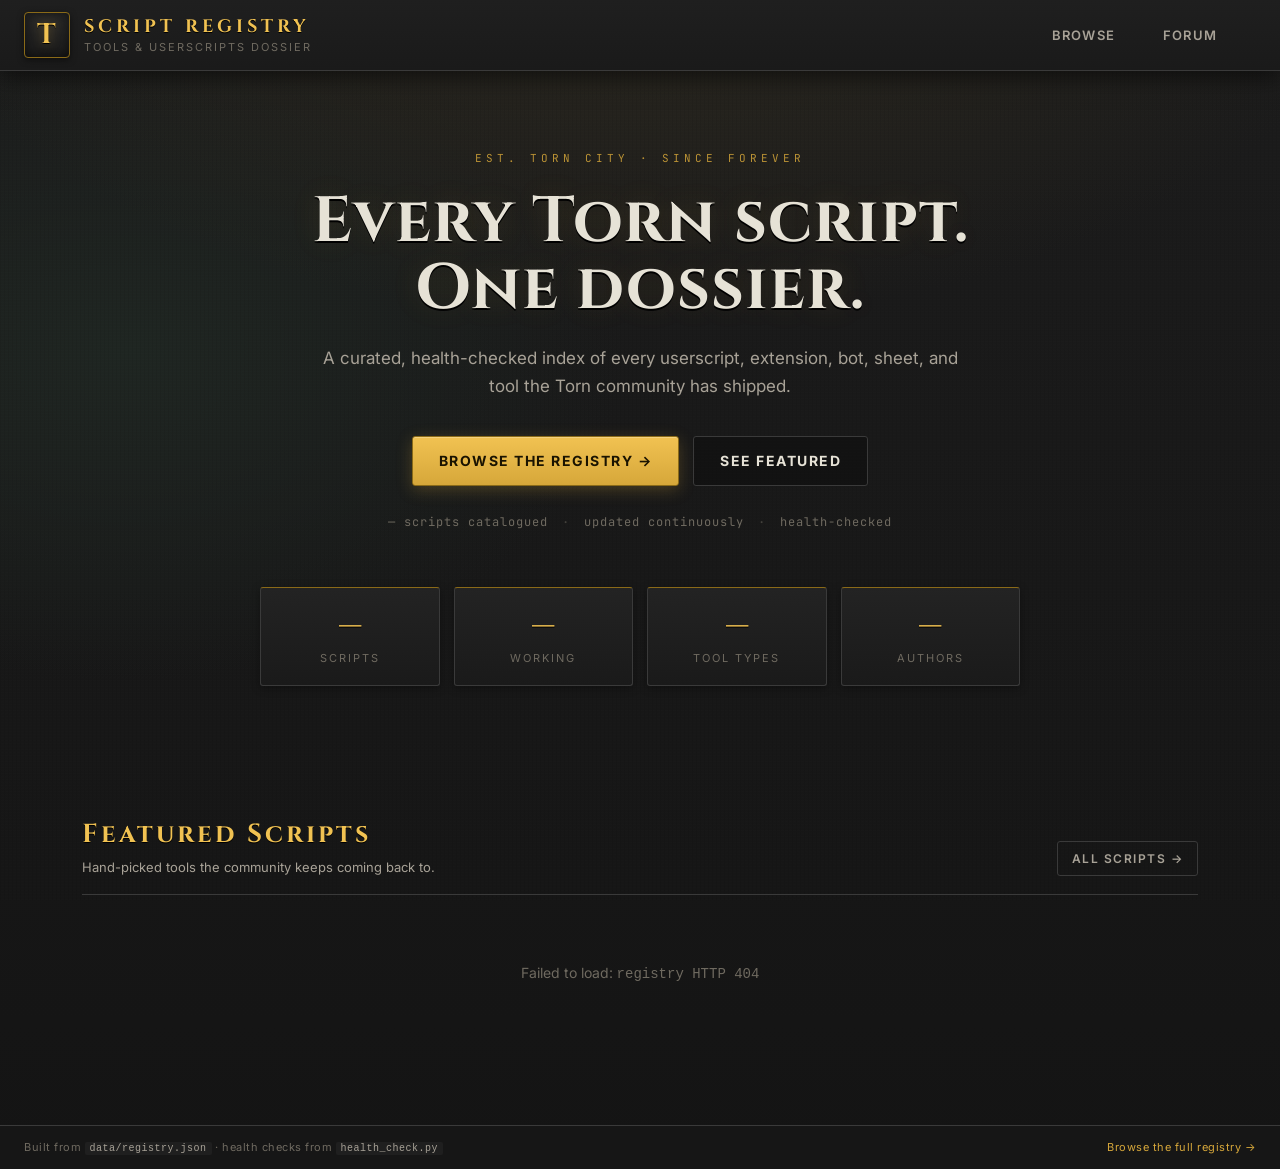
==== web/index.html @ bc5166c3 "Initial commit: Torn Script Registry (public site + server)" ====
<!DOCTYPE html>
<html lang="en">
<head>
  <meta charset="UTF-8" />
  <meta name="viewport" content="width=device-width, initial-scale=1.0" />
  <title>Torn Script Registry</title>
  <link rel="preconnect" href="https://fonts.googleapis.com">
  <link rel="preconnect" href="https://fonts.gstatic.com" crossorigin>
  <link href="https://fonts.googleapis.com/css2?family=Cinzel:wght@500;700;900&family=Inter:wght@400;500;600;700&family=JetBrains+Mono:wght@400;600&display=swap" rel="stylesheet">
  <link rel="stylesheet" href="styles.css" />
</head>
<body class="landing">
  <div class="grunge"></div>

  <header class="topbar landing-topbar">
    <div class="brand">
      <span class="brand-mark">T</span>
      <div class="brand-text">
        <h1>SCRIPT&nbsp;REGISTRY</h1>
        <span class="brand-sub">Tools &amp; Userscripts Dossier</span>
      </div>
    </div>
    <nav class="landing-nav">
      <a href="browse.html" class="lnav-link">Browse</a>
      <a href="https://www.torn.com/forums.php#/p=forums&f=67" target="_blank" rel="noopener" class="lnav-link">Forum</a>
    </nav>
  </header>

  <!-- ===================== HERO ===================== -->
  <section class="hero">
    <div class="hero-inner">
      <div class="hero-eyebrow">EST. TORN CITY · SINCE FOREVER</div>
      <h2 class="hero-headline" id="heroHeadline">Every Torn script.<br/>One dossier.</h2>
      <p class="hero-tagline" id="heroTagline">
        A curated, health-checked index of every userscript, extension, bot, sheet, and tool
        the Torn community has shipped.
      </p>
      <div class="hero-cta">
        <a class="hero-btn primary" href="browse.html">Browse the registry →</a>
        <a class="hero-btn ghost" href="#featured">See featured</a>
      </div>
      <div class="hero-substats">
        <span id="heroSubCount">— scripts catalogued</span>
        <span class="hero-sep">·</span>
        <span>updated continuously</span>
        <span class="hero-sep">·</span>
        <span>health-checked</span>
      </div>
    </div>

    <!-- compact at-a-glance numbers -->
    <div class="hero-stats">
      <div class="hstat">
        <span class="hstat-v" id="statTotal">—</span>
        <span class="hstat-k">scripts</span>
      </div>
      <div class="hstat">
        <span class="hstat-v" id="statWorking">—</span>
        <span class="hstat-k">working</span>
      </div>
      <div class="hstat">
        <span class="hstat-v" id="statTools">—</span>
        <span class="hstat-k">tool types</span>
      </div>
      <div class="hstat">
        <span class="hstat-v" id="statAuthors">—</span>
        <span class="hstat-k">authors</span>
      </div>
    </div>
  </section>

  <!-- ===================== FEATURED ===================== -->
  <section class="featured-section" id="featuredSection">
    <header class="featured-head" id="featured">
      <div>
        <h2 class="section-title">Featured Scripts</h2>
        <p class="section-sub">Hand-picked tools the community keeps coming back to.</p>
      </div>
      <a href="browse.html" class="featured-allbtn">All scripts →</a>
    </header>
    <div class="featured-grid" id="featuredGrid">
      <div class="loading">Loading featured…</div>
    </div>
  </section>

  <footer class="footer landing-footer">
    <span>Built from <code>data/registry.json</code> · health checks from <code>health_check.py</code></span>
    <span class="footer-right"><a href="browse.html">Browse the full registry →</a></span>
  </footer>

  <script src="landing.js"></script>
</body>
</html>
---- web/styles.css ----
/* ============================================================
   Torn Script Registry — original visual language, Torn-themed.
   Palette: charcoal panels, antique gold accents, Torn-bar greens.
   ============================================================ */

:root {
  --bg-0: #1a1a1a;
  --bg-1: #232323;
  --bg-2: #2b2b2b;
  --bg-3: #333333;
  --line: #3a3a3a;
  --line-soft: #2f2f2f;

  --ink: #e6e2d6;
  --ink-mute: #a8a297;
  --ink-faint: #6f6a60;

  --gold: #d6a73a;
  --gold-hot: #f1c252;
  --gold-deep: #8a6a18;

  --ok: #7fbe2c;       /* Torn energy green */
  --ok-deep: #4a7d12;
  --stale: #e2a824;
  --stale-deep: #8a6510;
  --broken: #d24a3c;
  --broken-deep: #7d1d15;
  --unknown: #6e6e6e;

  --shadow: 0 6px 22px rgba(0,0,0,0.55);
  --shadow-soft: 0 2px 8px rgba(0,0,0,0.35);

  --font-sans: "Inter", system-ui, -apple-system, "Segoe UI", sans-serif;
  --font-display: "Cinzel", "Trajan Pro", Georgia, serif;
  --font-mono: "JetBrains Mono", Consolas, monospace;
}

* { box-sizing: border-box; }
html, body { margin: 0; padding: 0; }

body {
  font-family: var(--font-sans);
  color: var(--ink);
  background:
    radial-gradient(1200px 700px at 20% -10%, #2c2c2c 0%, transparent 60%),
    radial-gradient(900px 600px at 110% 10%, #262626 0%, transparent 60%),
    linear-gradient(180deg, #1d1d1d 0%, #161616 100%);
  min-height: 100vh;
  font-size: 14px;
  line-height: 1.45;
}

/* Subtle grit overlay */
.grunge {
  position: fixed; inset: 0;
  pointer-events: none;
  z-index: 0;
  background-image:
    repeating-linear-gradient(0deg, rgba(255,255,255,0.012) 0 1px, transparent 1px 3px),
    repeating-linear-gradient(90deg, rgba(0,0,0,0.10) 0 1px, transparent 1px 4px);
  mix-blend-mode: overlay;
  opacity: 0.6;
}

/* ============================================================
   TOP BAR
   ============================================================ */
.topbar {
  position: sticky; top: 0; z-index: 10;
  display: grid;
  grid-template-columns: 320px 1fr auto;
  align-items: center;
  gap: 24px;
  padding: 12px 24px;
  background: linear-gradient(180deg, #1f1f1f 0%, #1a1a1a 100%);
  border-bottom: 1px solid var(--line);
  box-shadow: var(--shadow);
}

.brand { display: flex; align-items: center; gap: 14px; }
.brand-mark {
  width: 46px; height: 46px;
  display: grid; place-items: center;
  background: linear-gradient(180deg, #2a2a2a 0%, #1a1a1a 100%);
  border: 1px solid var(--gold-deep);
  color: var(--gold-hot);
  font-family: var(--font-display);
  font-size: 28px;
  font-weight: 700;
  letter-spacing: 1px;
  border-radius: 4px;
  text-shadow: 0 1px 0 #000, 0 0 12px rgba(214,167,58,0.35);
  box-shadow: inset 0 0 12px rgba(0,0,0,0.6), 0 2px 6px rgba(0,0,0,0.5);
}
.brand-text h1 {
  margin: 0;
  font-family: var(--font-display);
  font-size: 18px;
  letter-spacing: 4px;
  color: var(--gold-hot);
  text-shadow: 0 1px 0 #000;
}
.brand-sub {
  display: block;
  font-size: 11px;
  letter-spacing: 2px;
  text-transform: uppercase;
  color: var(--ink-faint);
}

.topbar-search {
  position: relative;
}
.topbar-search input {
  width: 100%;
  padding: 11px 60px 11px 14px;
  background: #141414;
  border: 1px solid var(--line);
  border-radius: 3px;
  color: var(--ink);
  font: 500 14px var(--font-sans);
  outline: none;
  transition: border-color 0.15s, box-shadow 0.15s;
}
.topbar-search input:focus {
  border-color: var(--gold);
  box-shadow: 0 0 0 3px rgba(214,167,58,0.12);
}
.topbar-search input::placeholder { color: var(--ink-faint); }
.topbar-hint {
  position: absolute; right: 10px; top: 50%; transform: translateY(-50%);
  font-family: var(--font-mono); font-size: 11px; color: var(--ink-faint);
  background: #1f1f1f; padding: 2px 6px; border: 1px solid var(--line); border-radius: 3px;
}

.topbar-stats { display: flex; gap: 10px; }
.rollup {
  display: flex; align-items: center; gap: 8px;
  padding: 8px 12px;
  background: #1a1a1a;
  border: 1px solid var(--line);
  border-radius: 3px;
  min-width: 88px;
}
.rollup i {
  width: 8px; height: 8px; border-radius: 50%;
  box-shadow: 0 0 8px currentColor;
}
.rollup b { font-size: 16px; font-weight: 700; color: var(--ink); font-variant-numeric: tabular-nums; }
.rollup em { font-style: normal; font-size: 10px; letter-spacing: 1.5px; text-transform: uppercase; color: var(--ink-mute); }
.rollup.ok i      { background: var(--ok);      color: var(--ok); }
.rollup.stale i   { background: var(--stale);   color: var(--stale); }
.rollup.broken i  { background: var(--broken);  color: var(--broken); }
.rollup.unknown i { background: var(--unknown); color: var(--unknown); }

/* ============================================================
   LAYOUT
   ============================================================ */
.layout {
  position: relative; z-index: 1;
  display: grid;
  grid-template-columns: 280px 1fr;
  gap: 20px;
  padding: 20px;
  max-width: 1700px;
  margin: 0 auto;
}

.sidebar { display: flex; flex-direction: column; gap: 14px; position: sticky; top: 80px; align-self: start; max-height: calc(100vh - 100px); overflow-y: auto; padding-right: 4px; }
.sidebar::-webkit-scrollbar { width: 6px; }
.sidebar::-webkit-scrollbar-thumb { background: var(--line); border-radius: 3px; }

.panel {
  background: linear-gradient(180deg, #232323 0%, #1d1d1d 100%);
  border: 1px solid var(--line);
  border-radius: 4px;
  overflow: hidden;
  box-shadow: var(--shadow-soft);
}
.panel-h {
  padding: 8px 12px;
  background: linear-gradient(180deg, #2d2d2d 0%, #232323 100%);
  border-bottom: 1px solid var(--line);
  font-family: var(--font-display);
  font-size: 11px;
  letter-spacing: 3px;
  text-transform: uppercase;
  color: var(--gold);
  text-shadow: 0 1px 0 #000;
}
.panel-b { padding: 10px 12px; }

/* Chips */
.chips { display: flex; flex-wrap: wrap; gap: 5px; }
.chip {
  display: inline-flex; align-items: center; gap: 6px;
  padding: 5px 10px;
  background: #1c1c1c;
  border: 1px solid var(--line);
  border-radius: 999px;
  font-size: 12px;
  color: var(--ink-mute);
  cursor: pointer;
  transition: all 0.12s;
  user-select: none;
}
.chip:hover { color: var(--ink); border-color: var(--ink-faint); }
.chip.active {
  background: linear-gradient(180deg, #3a2e0e 0%, #2a2106 100%);
  border-color: var(--gold);
  color: var(--gold-hot);
  text-shadow: 0 1px 0 #000;
}
.chip .cnt {
  font-family: var(--font-mono);
  font-size: 10px;
  color: var(--ink-faint);
  background: #111;
  padding: 1px 5px;
  border-radius: 999px;
}
.chip.active .cnt { color: var(--gold); background: #1c1408; }

/* Status rows (vertical, like Torn stat bars) */
.statusrow {
  display: flex; align-items: center; gap: 10px;
  padding: 6px 4px;
  cursor: pointer;
  border-radius: 3px;
  transition: background 0.12s;
}
.statusrow:hover { background: #1c1c1c; }
.statusrow.active { background: #1c1408; }
.statusrow .sw { width: 10px; height: 10px; border-radius: 2px; flex-shrink: 0; }
.statusrow .lbl { flex: 1; font-size: 12px; letter-spacing: 1px; text-transform: uppercase; color: var(--ink-mute); }
.statusrow.active .lbl { color: var(--gold-hot); }
.statusrow .cnt { font-family: var(--font-mono); font-size: 11px; color: var(--ink-faint); }

select, .btn-flat {
  width: 100%;
  background: #161616;
  color: var(--ink);
  border: 1px solid var(--line);
  border-radius: 3px;
  padding: 8px 10px;
  font: 500 13px var(--font-sans);
  cursor: pointer;
  transition: border-color 0.12s;
}
select:hover, .btn-flat:hover { border-color: var(--gold-deep); }
.btn-flat {
  text-transform: uppercase;
  letter-spacing: 2px;
  font-size: 11px;
  color: var(--ink-mute);
}
.btn-flat:hover { color: var(--gold-hot); }

/* ============================================================
   MAIN — grid of dossier cards
   ============================================================ */
.main { display: flex; flex-direction: column; gap: 14px; min-width: 0; }

.resultsbar {
  display: flex; align-items: baseline; justify-content: space-between;
  padding: 8px 4px;
  border-bottom: 1px solid var(--line-soft);
}
.result-count {
  font-family: var(--font-display);
  font-size: 16px;
  letter-spacing: 2px;
  color: var(--gold);
  text-transform: uppercase;
}
.result-meta { font-size: 11px; color: var(--ink-faint); letter-spacing: 1px; text-transform: uppercase; }

.grid {
  display: grid;
  grid-template-columns: repeat(auto-fill, minmax(380px, 1fr));
  gap: 14px;
}
.loading { padding: 40px; text-align: center; color: var(--ink-faint); grid-column: 1 / -1; }

/* CARD */
.card {
  position: relative;
  background: linear-gradient(180deg, #262626 0%, #1d1d1d 100%);
  border: 1px solid var(--line);
  border-radius: 4px;
  padding: 0;
  display: flex; flex-direction: column;
  overflow: hidden;
  transition: transform 0.15s, border-color 0.15s, box-shadow 0.15s;
  box-shadow: var(--shadow-soft);
}
.card:hover {
  transform: translateY(-2px);
  border-color: var(--gold-deep);
  box-shadow: 0 8px 24px rgba(0,0,0,0.55), 0 0 0 1px rgba(214,167,58,0.15);
}

/* Left status rail (mimics Torn bar) */
.card::before {
  content: "";
  position: absolute; left: 0; top: 0; bottom: 0;
  width: 3px;
  background: var(--unknown);
  box-shadow: 0 0 8px currentColor;
}
.card.s-ok::before         { background: var(--ok); }
.card.s-stale::before      { background: var(--stale); }
.card.s-broken::before     { background: var(--broken); }
.card.s-unknown::before    { background: var(--unknown); }
.card.s-url-likely::before { background: #c08a2a; }
.card.s-no-url::before     { background: var(--unknown); opacity: 0.4; }

.card-head {
  display: flex; align-items: flex-start; justify-content: space-between; gap: 10px;
  padding: 12px 14px 8px 16px;
  border-bottom: 1px solid var(--line-soft);
}
.card-title {
  font-family: var(--font-sans);
  font-size: 14px;
  font-weight: 600;
  color: var(--ink);
  letter-spacing: 0.2px;
  line-height: 1.35;
  margin: 0;
  flex: 1;
}
.card-title a { color: inherit; text-decoration: none; }
.card-title a:hover { color: var(--gold-hot); }

.badge {
  flex-shrink: 0;
  font-family: var(--font-mono);
  font-size: 9.5px;
  font-weight: 600;
  text-transform: uppercase;
  letter-spacing: 1.5px;
  padding: 4px 7px;
  border-radius: 2px;
  border: 1px solid currentColor;
  background: rgba(0,0,0,0.4);
}
.badge.ok         { color: var(--ok); }
.badge.stale      { color: var(--stale); }
.badge.broken     { color: var(--broken); }
.badge.unknown    { color: var(--unknown); }
.badge.url-likely { color: #c08a2a; }
.badge.no-url     { color: var(--unknown); opacity: 0.6; }

.card-meta {
  display: flex; flex-wrap: wrap; gap: 4px 12px;
  padding: 6px 14px 8px 16px;
  font-size: 11px;
  color: var(--ink-mute);
  border-bottom: 1px solid var(--line-soft);
}
.card-meta b { color: var(--ink); font-weight: 600; }
.card-meta .sep { color: var(--ink-faint); }
.author-link { color: var(--ink); text-decoration: none; border-bottom: 1px dotted var(--ink-faint); }
.author-link:hover { color: var(--gold-hot); border-bottom-color: var(--gold-hot); }

.card-tags { display: flex; flex-wrap: wrap; gap: 4px; padding: 8px 14px 8px 16px; }
.tag {
  display: inline-block;
  padding: 2px 7px;
  background: #1a1a1a;
  border: 1px solid var(--line);
  border-radius: 2px;
  font-size: 10px;
  font-weight: 600;
  text-transform: uppercase;
  letter-spacing: 1.2px;
  color: var(--ink-mute);
}
.tag.primary { color: var(--gold-hot); border-color: var(--gold-deep); background: #2a200a; }

/* Stat strip (Torn-style horizontal mini-bars) */
.stats {
  display: grid;
  grid-template-columns: repeat(3, 1fr);
  gap: 1px;
  background: var(--line-soft);
  border-top: 1px solid var(--line-soft);
}
.stat {
  background: #1a1a1a;
  padding: 8px 12px 7px 12px;
}
.stat .k { display: block; font-size: 9px; letter-spacing: 1.5px; text-transform: uppercase; color: var(--ink-faint); }
.stat .v { display: block; font-family: var(--font-mono); font-size: 13px; font-weight: 600; color: var(--ink); margin-top: 2px; }
.stat .v.dim { color: var(--ink-mute); }

/* Bar (rating / installs visual) */
.bar {
  position: relative;
  height: 4px;
  background: #111;
  border-radius: 2px;
  margin-top: 6px;
  overflow: hidden;
}
.bar > span {
  position: absolute; left: 0; top: 0; bottom: 0;
  background: linear-gradient(90deg, var(--ok-deep) 0%, var(--ok) 100%);
  box-shadow: 0 0 6px var(--ok);
}

/* Card actions */
.card-actions {
  display: flex; gap: 1px;
  background: var(--line-soft);
  border-top: 1px solid var(--line-soft);
  margin-top: auto;
}
.act {
  flex: 1;
  display: flex; align-items: center; justify-content: center; gap: 6px;
  padding: 9px 6px;
  background: linear-gradient(180deg, #242424 0%, #1c1c1c 100%);
  color: var(--ink-mute);
  text-decoration: none;
  font-size: 11px;
  font-weight: 600;
  letter-spacing: 1.5px;
  text-transform: uppercase;
  transition: all 0.12s;
  border: none;
  cursor: pointer;
  font-family: var(--font-sans);
}
.act:hover { background: #2a2a2a; color: var(--gold-hot); }
.act.primary { color: var(--gold); }
.act.primary:hover { background: linear-gradient(180deg, #3a2e0e 0%, #2a2106 100%); color: var(--gold-hot); }
.act:disabled, .act.disabled { color: var(--ink-faint); cursor: not-allowed; }

/* Detail drawer (expand) */
.card.open .card-detail { display: block; }
.card-detail {
  display: none;
  padding: 10px 14px 12px 16px;
  border-top: 1px solid var(--line-soft);
  background: #181818;
  font-size: 12px;
  color: var(--ink-mute);
}
.card-detail dl { display: grid; grid-template-columns: 110px 1fr; gap: 4px 10px; margin: 0; }
.card-detail dt { color: var(--ink-faint); font-size: 10px; text-transform: uppercase; letter-spacing: 1.2px; align-self: center; }
.card-detail dd { margin: 0; color: var(--ink); font-family: var(--font-mono); font-size: 11px; word-break: break-all; }
.card-detail dd a { color: var(--gold-hot); text-decoration: none; }
.card-detail dd a:hover { text-decoration: underline; }

/* Pager */
.pager {
  display: flex; justify-content: center; align-items: center; gap: 8px;
  padding: 14px;
  font-family: var(--font-mono);
  font-size: 12px;
  color: var(--ink-mute);
}
.pager button {
  background: #1a1a1a;
  border: 1px solid var(--line);
  color: var(--ink-mute);
  padding: 6px 12px;
  border-radius: 3px;
  cursor: pointer;
  font: 600 11px var(--font-mono);
  text-transform: uppercase;
  letter-spacing: 1.5px;
}
.pager button:hover:not(:disabled) { border-color: var(--gold-deep); color: var(--gold-hot); }
.pager button:disabled { opacity: 0.3; cursor: not-allowed; }

/* ============================================================
   FOOTER
   ============================================================ */
.footer {
  position: relative; z-index: 1;
  display: flex; justify-content: space-between; align-items: center;
  padding: 14px 24px;
  border-top: 1px solid var(--line);
  font-size: 11px;
  color: var(--ink-faint);
  letter-spacing: 0.5px;
  background: #161616;
}
.footer code { background: #1f1f1f; padding: 1px 5px; border-radius: 2px; color: var(--ink-mute); font-size: 10px; }
.footer b { color: var(--ink); font-family: var(--font-mono); }

/* ============================================================
   Responsive
   ============================================================ */
@media (max-width: 1100px) {
  .layout { grid-template-columns: 1fr; }
  .sidebar { position: relative; top: 0; max-height: none; }
  .topbar { grid-template-columns: 1fr; gap: 12px; }
  .topbar-stats { justify-content: flex-start; flex-wrap: wrap; }
}
@media (max-width: 600px) {
  .grid { grid-template-columns: 1fr; }
}

/* ============================================================
   LANDING PAGE
   ============================================================ */
body.landing {
  background:
    radial-gradient(1400px 800px at 50% -10%, #2e2a1f 0%, transparent 55%),
    radial-gradient(900px 600px at 10% 30%, #1f2622 0%, transparent 55%),
    linear-gradient(180deg, #1c1c1c 0%, #141414 100%);
}

.landing-topbar { grid-template-columns: auto 1fr auto; }
.landing-nav { display: flex; gap: 18px; align-items: center; justify-content: flex-end; }
.lnav-link {
  color: var(--ink-mute);
  text-decoration: none;
  font-size: 13px;
  font-weight: 600;
  letter-spacing: 1.2px;
  text-transform: uppercase;
  padding: 8px 14px;
  border: 1px solid transparent;
  border-radius: 3px;
  transition: all 0.18s ease;
}
.lnav-link:hover {
  color: var(--gold-hot);
  border-color: var(--gold-deep);
  background: rgba(214, 167, 58, 0.06);
}

.brand-link {
  text-decoration: none;
  color: inherit;
  display: flex;
  align-items: center;
  gap: 14px;
}

/* Hero */
.hero {
  position: relative;
  z-index: 1;
  max-width: 1180px;
  margin: 0 auto;
  padding: 80px 32px 60px;
  text-align: center;
}
.hero-inner { max-width: 820px; margin: 0 auto; }
.hero-eyebrow {
  font-family: var(--font-mono);
  font-size: 11px;
  letter-spacing: 4px;
  color: var(--gold);
  margin-bottom: 22px;
  opacity: 0.85;
}
.hero-headline {
  font-family: var(--font-display);
  font-size: clamp(36px, 6vw, 64px);
  font-weight: 700;
  line-height: 1.05;
  margin: 0 0 22px;
  color: var(--ink);
  letter-spacing: 1px;
  text-shadow: 0 2px 0 #000, 0 0 30px rgba(214, 167, 58, 0.12);
}
.hero-tagline {
  font-size: 17px;
  line-height: 1.6;
  color: var(--ink-mute);
  max-width: 640px;
  margin: 0 auto 36px;
}
.hero-cta {
  display: flex;
  gap: 14px;
  justify-content: center;
  flex-wrap: wrap;
  margin-bottom: 28px;
}
.hero-btn {
  display: inline-flex;
  align-items: center;
  gap: 8px;
  padding: 14px 26px;
  border-radius: 3px;
  text-decoration: none;
  font-size: 14px;
  font-weight: 700;
  letter-spacing: 1.5px;
  text-transform: uppercase;
  transition: all 0.18s ease;
  border: 1px solid transparent;
}
.hero-btn.primary {
  background: linear-gradient(180deg, var(--gold-hot) 0%, var(--gold) 100%);
  color: #1a1300;
  border-color: var(--gold-deep);
  box-shadow: 0 4px 16px rgba(214, 167, 58, 0.25), inset 0 1px 0 rgba(255,255,255,0.25);
}
.hero-btn.primary:hover {
  transform: translateY(-1px);
  box-shadow: 0 6px 22px rgba(214, 167, 58, 0.4), inset 0 1px 0 rgba(255,255,255,0.3);
}
.hero-btn.ghost {
  color: var(--ink);
  border-color: var(--line);
  background: rgba(0,0,0,0.25);
}
.hero-btn.ghost:hover {
  border-color: var(--gold-deep);
  color: var(--gold-hot);
}
.hero-substats {
  font-family: var(--font-mono);
  font-size: 12px;
  color: var(--ink-faint);
  letter-spacing: 1px;
  display: flex;
  gap: 14px;
  justify-content: center;
  flex-wrap: wrap;
}
.hero-sep { opacity: 0.5; }

.hero-stats {
  margin: 56px auto 0;
  max-width: 760px;
  display: grid;
  grid-template-columns: repeat(4, 1fr);
  gap: 14px;
}
.hstat {
  background: linear-gradient(180deg, #232323 0%, #1a1a1a 100%);
  border: 1px solid var(--line);
  border-top: 1px solid var(--gold-deep);
  border-radius: 3px;
  padding: 18px 12px;
  text-align: center;
  box-shadow: var(--shadow-soft);
}
.hstat-v {
  display: block;
  font-family: var(--font-display);
  font-size: 28px;
  font-weight: 700;
  color: var(--gold-hot);
  text-shadow: 0 1px 0 #000;
}
.hstat-k {
  display: block;
  margin-top: 4px;
  font-size: 11px;
  letter-spacing: 2px;
  text-transform: uppercase;
  color: var(--ink-faint);
}

/* Featured */
.featured-section {
  position: relative;
  z-index: 1;
  max-width: 1180px;
  margin: 30px auto 0;
  padding: 40px 32px 80px;
}
.featured-head {
  display: flex;
  align-items: flex-end;
  justify-content: space-between;
  gap: 16px;
  margin-bottom: 28px;
  padding-bottom: 18px;
  border-bottom: 1px solid var(--line);
}
.section-title {
  font-family: var(--font-display);
  font-size: 26px;
  letter-spacing: 3px;
  margin: 0 0 4px;
  color: var(--gold-hot);
  text-shadow: 0 1px 0 #000;
}
.section-sub {
  margin: 0;
  color: var(--ink-mute);
  font-size: 13px;
}
.featured-allbtn {
  color: var(--ink-mute);
  text-decoration: none;
  font-size: 12px;
  font-weight: 600;
  letter-spacing: 1.5px;
  text-transform: uppercase;
  padding: 8px 14px;
  border: 1px solid var(--line);
  border-radius: 3px;
  transition: all 0.15s ease;
  white-space: nowrap;
}
.featured-allbtn:hover {
  color: var(--gold-hot);
  border-color: var(--gold-deep);
}

.featured-grid {
  display: grid;
  grid-template-columns: repeat(auto-fill, minmax(290px, 1fr));
  gap: 18px;
}
.featured-empty {
  grid-column: 1 / -1;
  padding: 50px 20px;
  text-align: center;
  background: rgba(0,0,0,0.2);
  border: 1px dashed var(--line);
  border-radius: 4px;
}
.featured-empty p { margin: 6px 0; }
.featured-empty .muted { color: var(--ink-faint); font-size: 13px; }

.feat-card {
  position: relative;
  background: linear-gradient(180deg, #262626 0%, #1a1a1a 100%);
  border: 1px solid var(--line);
  border-radius: 4px;
  padding: 22px 20px 18px;
  display: flex;
  flex-direction: column;
  gap: 10px;
  box-shadow: var(--shadow-soft);
  overflow: hidden;
  transition: all 0.18s ease;
}
.feat-card::before {
  content: "";
  position: absolute;
  left: 0; top: 0; bottom: 0;
  width: 3px;
  background: var(--gold);
}
.feat-card:hover {
  transform: translateY(-2px);
  border-color: var(--gold-deep);
  box-shadow: 0 8px 22px rgba(0,0,0,0.55), 0 0 18px rgba(214,167,58,0.08);
}
.feat-card.s-broken::before { background: var(--broken); }
.feat-card.s-stale::before { background: var(--stale); }
.feat-card.s-url-likely::before { background: #c08a2a; }
.feat-card.s-no-url::before { background: #4a4a4a; }

.feat-ribbon {
  position: absolute;
  top: 10px; right: -32px;
  background: linear-gradient(180deg, var(--gold-hot) 0%, var(--gold) 100%);
  color: #1a1300;
  font-family: var(--font-mono);
  font-size: 10px;
  font-weight: 700;
  letter-spacing: 2px;
  padding: 4px 36px;
  transform: rotate(35deg);
  box-shadow: 0 2px 6px rgba(0,0,0,0.5);
}

.feat-tag {
  display: inline-block;
  width: fit-content;
  font-family: var(--font-mono);
  font-size: 10px;
  letter-spacing: 2px;
  text-transform: uppercase;
  color: var(--gold);
  padding: 2px 8px;
  border: 1px solid var(--gold-deep);
  border-radius: 2px;
  background: rgba(214,167,58,0.06);
}
.feat-title {
  margin: 4px 0 0;
  font-size: 17px;
  font-weight: 700;
  line-height: 1.25;
  font-family: var(--font-sans);
}
.feat-title a { color: var(--ink); text-decoration: none; }
.feat-title a:hover { color: var(--gold-hot); }

.feat-author { font-size: 12px; color: var(--ink-mute); }
.feat-author a {
  color: var(--ink-mute);
  text-decoration: none;
  border-bottom: 1px dotted var(--line);
}
.feat-author a:hover { color: var(--gold-hot); border-color: var(--gold-deep); }
.feat-author .dot { margin: 0 6px; opacity: 0.5; }
.feat-tool { font-family: var(--font-mono); font-size: 11px; color: var(--ink-faint); }

.feat-meta {
  display: flex;
  gap: 12px;
  font-size: 12px;
  margin-top: auto;
  padding-top: 8px;
  border-top: 1px solid var(--line-soft);
}
.feat-stat b { color: var(--ink); font-weight: 700; }
.feat-stat.dim { color: var(--ink-faint); }

.feat-actions { display: flex; gap: 8px; margin-top: 4px; }
.feat-install {
  flex: 1;
  text-align: center;
  text-decoration: none;
  font-weight: 700;
  font-size: 12px;
  letter-spacing: 1.2px;
  text-transform: uppercase;
  padding: 9px 12px;
  border-radius: 3px;
  background: linear-gradient(180deg, var(--gold-hot) 0%, var(--gold) 100%);
  color: #1a1300;
  border: 1px solid var(--gold-deep);
  box-shadow: inset 0 1px 0 rgba(255,255,255,0.2);
  transition: all 0.15s ease;
}
.feat-install:hover {
  transform: translateY(-1px);
  box-shadow: 0 4px 12px rgba(214,167,58,0.3), inset 0 1px 0 rgba(255,255,255,0.25);
}
.feat-install.ghost {
  background: rgba(0,0,0,0.25);
  color: var(--ink);
  border-color: var(--line);
  box-shadow: none;
}
.feat-install.ghost:hover {
  border-color: var(--gold-deep);
  color: var(--gold-hot);
  box-shadow: none;
}
.feat-thread {
  text-decoration: none;
  font-size: 12px;
  letter-spacing: 1.2px;
  text-transform: uppercase;
  padding: 9px 14px;
  border-radius: 3px;
  color: var(--ink-mute);
  border: 1px solid var(--line);
  transition: all 0.15s ease;
}
.feat-thread:hover { color: var(--gold-hot); border-color: var(--gold-deep); }

.landing-footer { margin-top: 20px; }
.landing-footer a { color: var(--gold); text-decoration: none; }
.landing-footer a:hover { color: var(--gold-hot); }

@media (max-width: 720px) {
  .hero { padding: 50px 18px 40px; }
  .hero-stats { grid-template-columns: repeat(2, 1fr); }
  .featured-section { padding: 30px 18px 60px; }
  .featured-head { flex-direction: column; align-items: flex-start; }
}
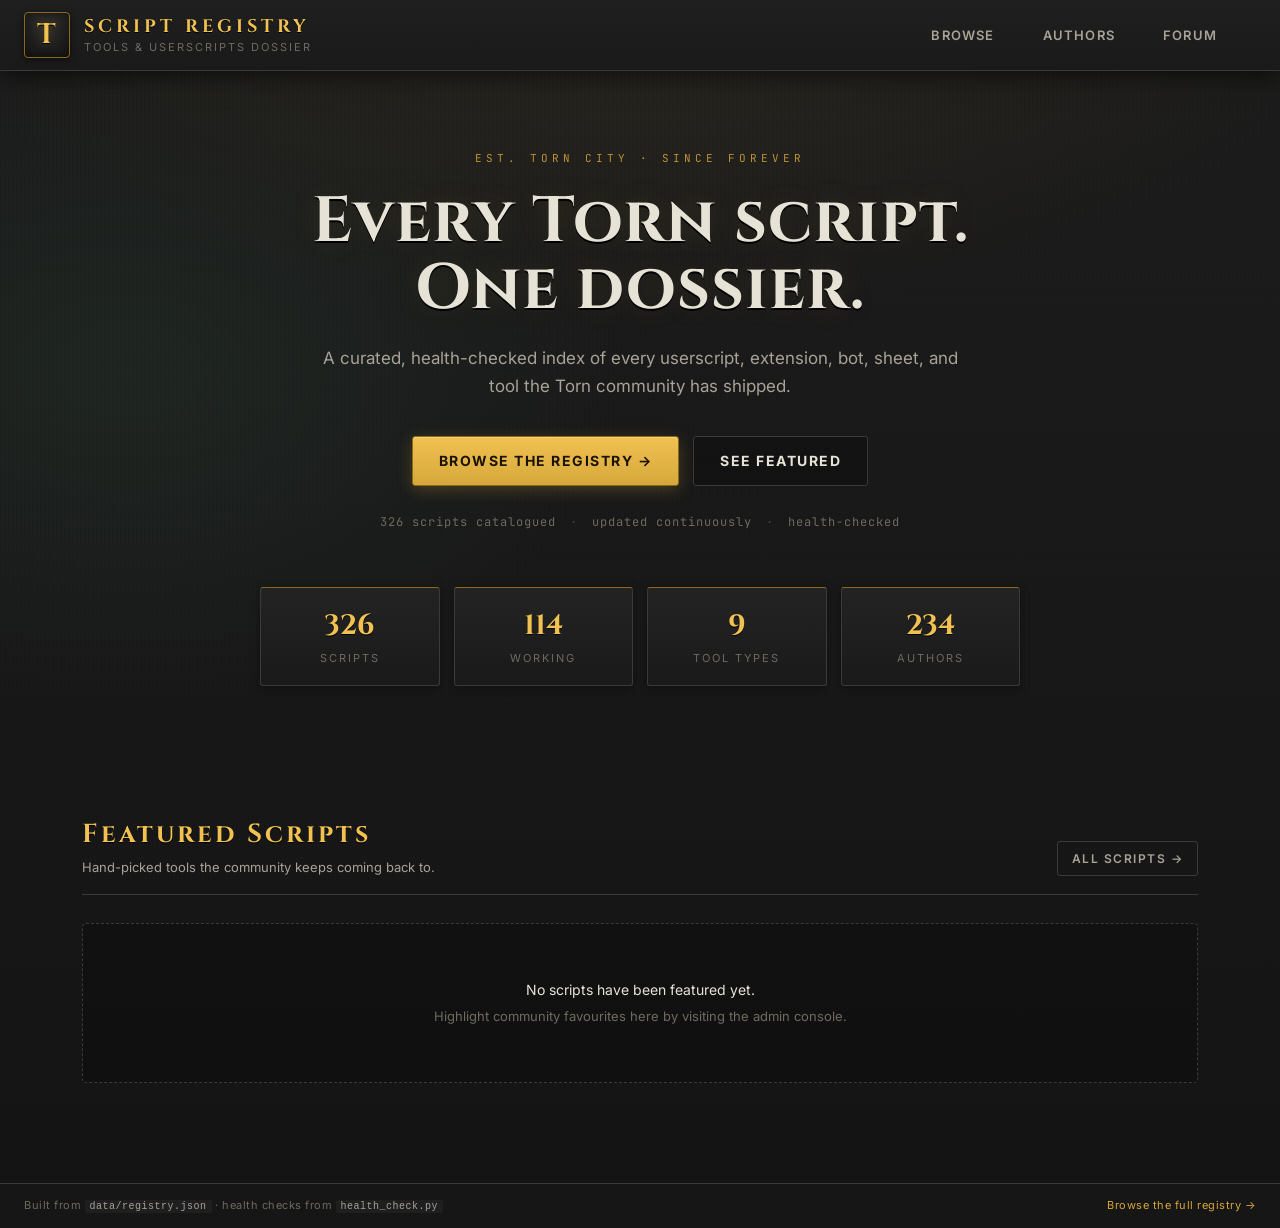
==== commit f15fcb69: "Add Top Authors leaderboard page with sort/filter, link from nav" ====
--- a/web/index.html
+++ b/web/index.html
@@ -22,6 +22,7 @@
     </div>
     <nav class="landing-nav">
       <a href="browse.html" class="lnav-link">Browse</a>
+      <a href="authors.html" class="lnav-link">Authors</a>
       <a href="https://www.torn.com/forums.php#/p=forums&f=67" target="_blank" rel="noopener" class="lnav-link">Forum</a>
     </nav>
   </header>
--- a/web/styles.css
+++ b/web/styles.css
@@ -870,3 +870,153 @@
   .featured-section { padding: 30px 18px 60px; }
   .featured-head { flex-direction: column; align-items: flex-start; }
 }
+
+/* ============================================================ */
+/* Top Authors page                                              */
+/* ============================================================ */
+.lnav-link.active {
+  color: #f1c252;
+  border-bottom: 2px solid #d6a73a;
+}
+
+.authors-hero {
+  padding: 60px 32px 30px;
+  background: linear-gradient(180deg, rgba(214,167,58,0.06), transparent 75%);
+  border-bottom: 1px solid rgba(214,167,58,0.18);
+}
+.authors-hero .hero-headline { font-size: clamp(34px, 5vw, 56px); margin-bottom: 14px; }
+
+.authors-section {
+  padding: 36px 32px 80px;
+  max-width: 1200px;
+  margin: 0 auto;
+}
+.authors-controls {
+  display: flex;
+  gap: 12px;
+  align-items: center;
+  flex-wrap: wrap;
+}
+.auth-sort {
+  display: inline-flex;
+  align-items: center;
+  gap: 8px;
+  font-size: 13px;
+  color: #b6b1a4;
+  text-transform: uppercase;
+  letter-spacing: 0.08em;
+}
+.auth-sort select,
+.auth-filter {
+  background: #1b1814;
+  border: 1px solid rgba(214,167,58,0.22);
+  color: #ece6d4;
+  padding: 7px 10px;
+  border-radius: 4px;
+  font: inherit;
+  font-size: 13px;
+  outline: none;
+}
+.auth-sort select:focus,
+.auth-filter:focus { border-color: #d6a73a; }
+.auth-filter { min-width: 200px; }
+
+.authors-table-wrap {
+  margin-top: 22px;
+  border: 1px solid rgba(214,167,58,0.18);
+  border-radius: 6px;
+  overflow: hidden;
+  background: #14110d;
+}
+.authors-table {
+  width: 100%;
+  border-collapse: collapse;
+  font-size: 14px;
+}
+.authors-table thead th {
+  background: #1d1914;
+  color: #c4ad6a;
+  font-family: "Cinzel", serif;
+  font-weight: 600;
+  font-size: 12px;
+  letter-spacing: 0.1em;
+  text-transform: uppercase;
+  padding: 12px 14px;
+  text-align: left;
+  border-bottom: 1px solid rgba(214,167,58,0.22);
+}
+.authors-table tbody tr {
+  border-bottom: 1px solid rgba(255,255,255,0.04);
+  transition: background 0.12s;
+}
+.authors-table tbody tr:hover { background: rgba(214,167,58,0.05); }
+.authors-table td {
+  padding: 12px 14px;
+  vertical-align: middle;
+  color: #d9d2bf;
+}
+
+.col-rank { width: 56px; text-align: center; }
+.col-num  { width: 90px; text-align: right; font-family: "JetBrains Mono", monospace; }
+.col-top  { max-width: 320px; }
+
+.rk {
+  display: inline-block;
+  min-width: 30px;
+  padding: 3px 8px;
+  border-radius: 4px;
+  font-family: "JetBrains Mono", monospace;
+  font-weight: 600;
+  background: #221d16;
+  color: #8a836f;
+  font-size: 12px;
+}
+.rk.gold   { background: linear-gradient(135deg,#d6a73a,#f1c252); color:#1b1408; }
+.rk.silver { background: linear-gradient(135deg,#bcbcc1,#e6e6ea); color:#1b1408; }
+.rk.bronze { background: linear-gradient(135deg,#a06433,#cf8b4d); color:#1b1408; }
+
+.auth-name { font-weight: 600; color:#ece6d4; }
+.auth-name a { color: inherit; text-decoration: none; border-bottom: 1px dotted rgba(214,167,58,0.4); }
+.auth-name a:hover { color: #f1c252; border-bottom-color: #f1c252; }
+
+.auth-pills { margin-top: 4px; display:flex; gap:6px; flex-wrap:wrap; }
+.pill {
+  display:inline-block;
+  padding:1px 7px;
+  font-size:11px;
+  font-family:"JetBrains Mono",monospace;
+  border-radius:3px;
+  background:#221d16;
+  color:#8a836f;
+}
+.pill.ok        { background: rgba(127,190,44,0.16); color:#a8d558; }
+.pill.stale     { background: rgba(226,168,36,0.16); color:#e2a824; }
+.pill.broken    { background: rgba(210,74,60,0.18);  color:#e07868; }
+.pill.url-likely{ background: rgba(192,138,42,0.18); color:#d6a73a; }
+
+.col-num.accent { color: #a8d558; font-weight: 600; }
+.col-num.score  { color: #f1c252; font-weight: 700; }
+
+.auth-top-link {
+  color: #cbb784;
+  text-decoration: none;
+  border-bottom: 1px dotted rgba(214,167,58,0.4);
+  display: inline-block;
+  max-width: 100%;
+  overflow: hidden;
+  text-overflow: ellipsis;
+  white-space: nowrap;
+  vertical-align: middle;
+}
+.auth-top-link:hover { color:#f1c252; border-bottom-color:#f1c252; }
+
+.dim { color:#6e6856; font-style:italic; }
+
+@media (max-width: 720px) {
+  .authors-section { padding: 24px 14px 60px; }
+  .authors-table thead { display:none; }
+  .authors-table, .authors-table tbody, .authors-table tr, .authors-table td { display:block; width:100%; }
+  .authors-table tr { padding: 10px 0; border-bottom:1px solid rgba(214,167,58,0.12); }
+  .authors-table td { padding: 4px 14px; text-align:left !important; }
+  .col-num::before { content: attr(data-label) " "; color:#8a836f; font-size:11px; text-transform:uppercase; }
+}
